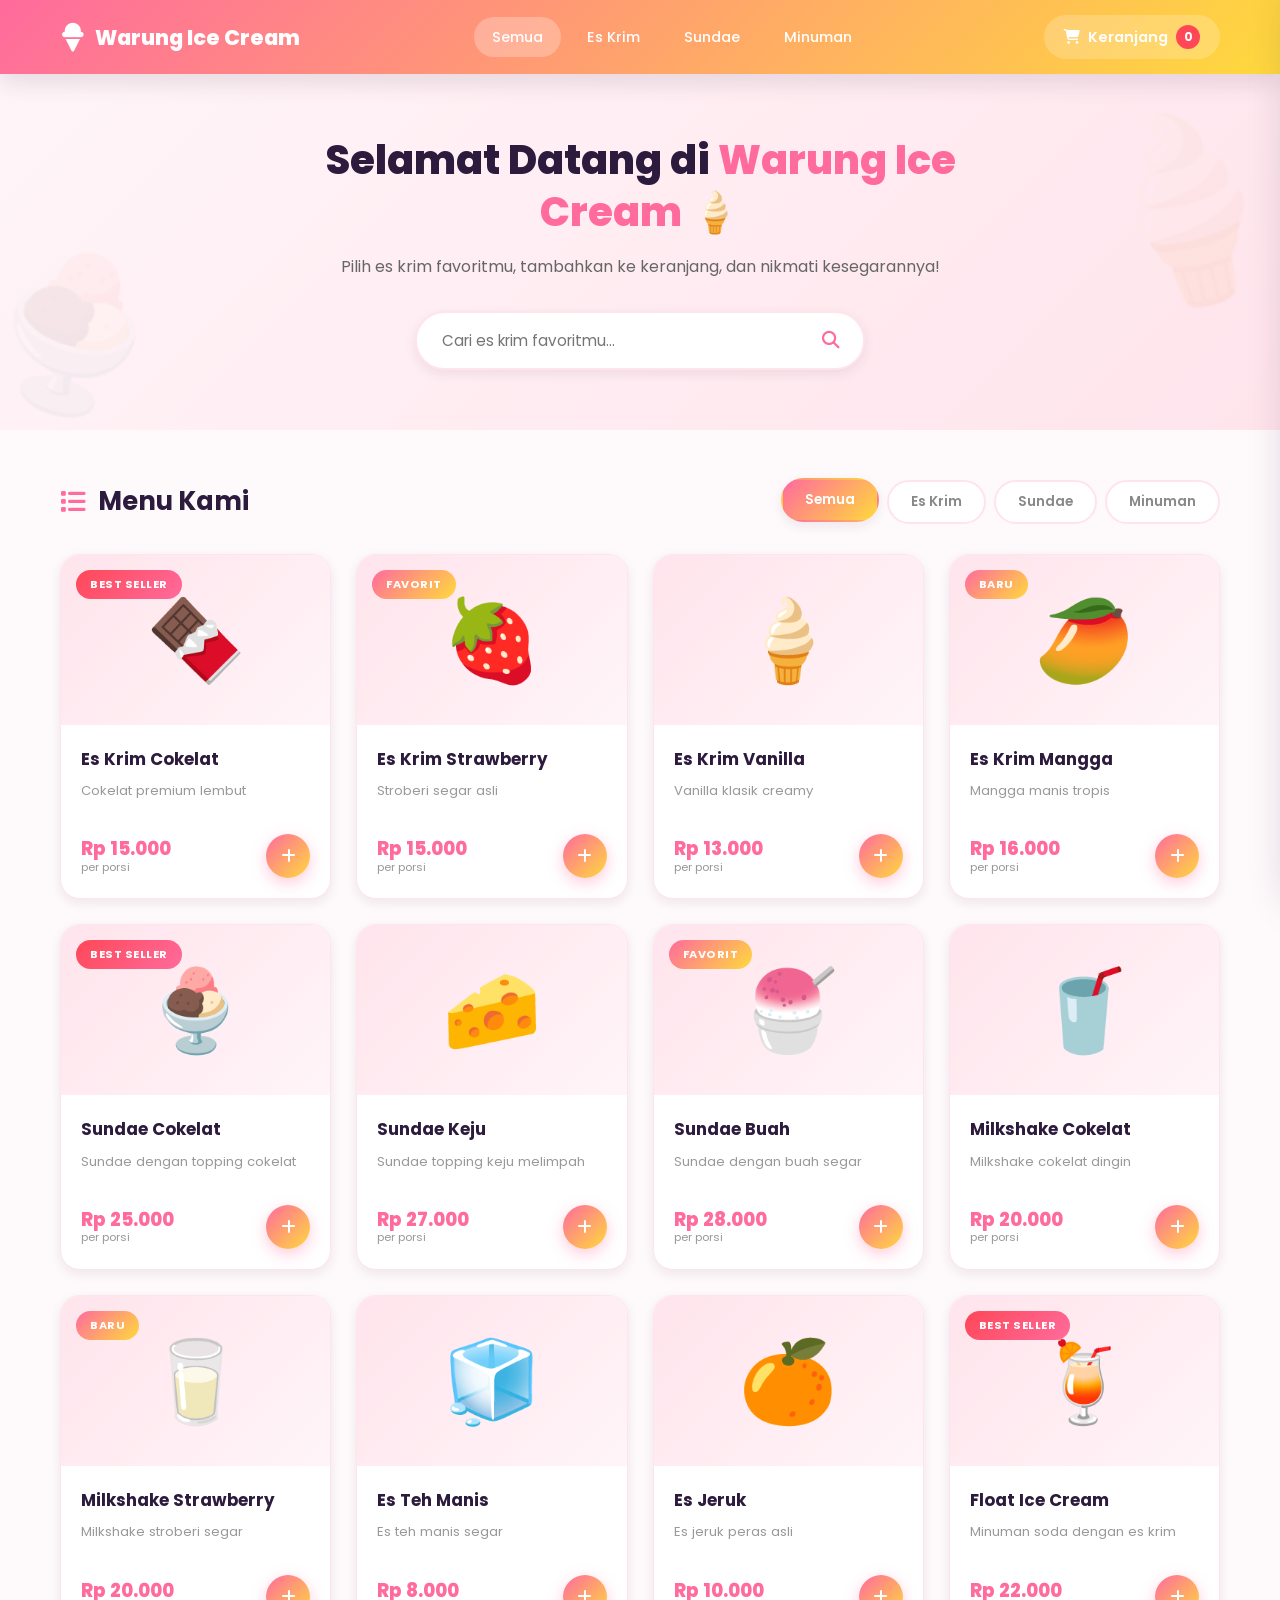
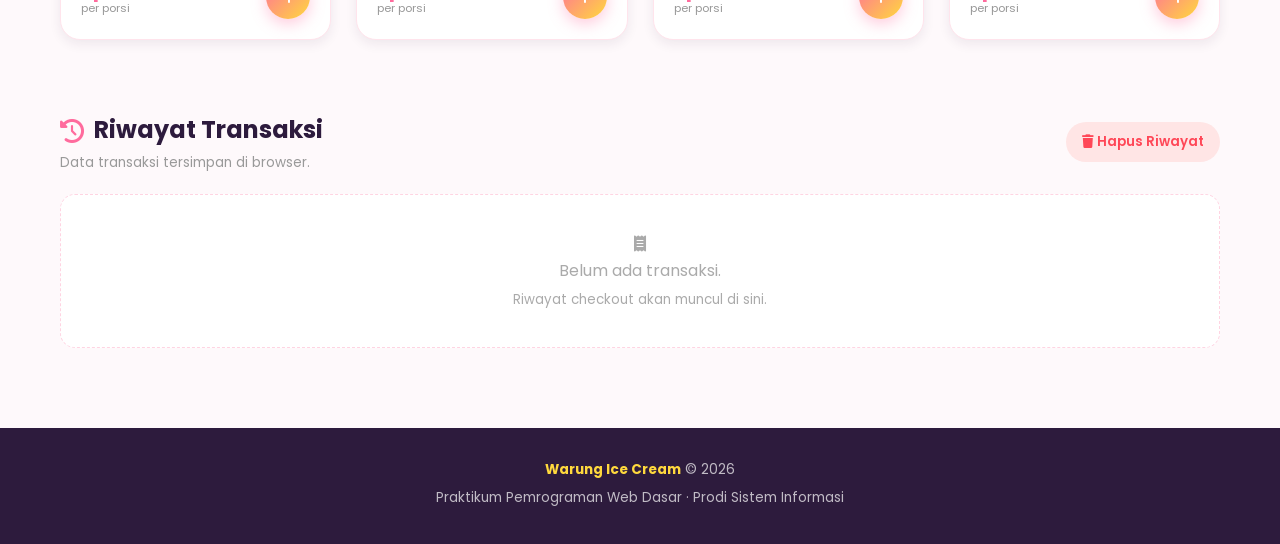
==== web es cream/index.html @ 33d9aa97 "Praktikum 9 - Membuat Website Warung Ice Cream" ====
<!DOCTYPE html>
<html lang="id">
<head>
    <meta charset="UTF-8">
    <meta name="viewport" content="width=device-width, initial-scale=1.0">

    <title>Warung Ice Cream - Es Krim Segar Setiap Hari</title>

    <!-- jQuery CDN -->
    <script src="https://code.jquery.com/jquery-3.7.1.min.js"
        integrity="sha256-/JqT3SQfawRcv/BIHPThkBvs0OEvtFFmqPF/lYI/Cxo="
        crossorigin="anonymous"></script>

    <!-- Font Awesome -->
    <link rel="stylesheet"
        href="https://cdnjs.cloudflare.com/ajax/libs/font-awesome/6.4.0/css/all.min.css">

    <!-- Google Fonts -->
    <link
        href="https://fonts.googleapis.com/css2?family=Poppins:wght@300;400;500;600;700;800&display=swap"
        rel="stylesheet">

    <!-- CSS -->
    <link rel="stylesheet" href="style.css">
</head>

<body>

    <!-- ================= NAVBAR ================= -->
    <nav class="navbar">
        <div class="nav-container">

            <div class="logo">
                <i class="fas fa-ice-cream"></i>
                <span>Warung Ice Cream</span>
            </div>

            <div class="nav-menu" id="navMenu">
                <a class="nav-link active" data-filter="all">Semua</a>
                <a class="nav-link" data-filter="es-krim">Es Krim</a>
                <a class="nav-link" data-filter="sundae">Sundae</a>
                <a class="nav-link" data-filter="minuman">Minuman</a>
            </div>

            <div class="cart-btn" id="cartBtn">
                <i class="fas fa-shopping-cart"></i>
                <span class="cart-text">Keranjang</span>
                <span class="cart-badge" id="cartBadge">0</span>
            </div>

            <div class="hamburger" id="hamburger">
                <i class="fas fa-bars"></i>
            </div>

        </div>
    </nav>


    <!-- ================= HERO ================= -->
    <section class="hero">

        <div class="hero-content">

            <h1>
                Selamat Datang di
                <span>Warung Ice Cream</span> 🍦
            </h1>

            <p>
                Pilih es krim favoritmu, tambahkan ke keranjang,
                dan nikmati kesegarannya!
            </p>

            <div class="search-box">
                <input
                    type="text"
                    id="searchProduk"
                    placeholder="Cari es krim favoritmu..."
                >

                <i class="fas fa-search"></i>
            </div>

        </div>

    </section>


    <!-- ================= PRODUK ================= -->
    <section class="produk-section">

        <div class="section-header">

            <h2>
                <i class="fas fa-list"></i>
                Menu Kami
            </h2>

            <div class="filter-btns">

                <button class="filter-btn active" data-cat="all">
                    Semua
                </button>

                <button class="filter-btn" data-cat="es-krim">
                    Es Krim
                </button>

                <button class="filter-btn" data-cat="sundae">
                    Sundae
                </button>

                <button class="filter-btn" data-cat="minuman">
                    Minuman
                </button>

            </div>

        </div>

        <!-- Produk dirender oleh jQuery -->
        <div class="produk-grid" id="produkGrid"></div>

    </section>


    <!-- ================= CART OVERLAY ================= -->
    <div class="cart-overlay" id="cartOverlay"></div>


    <!-- ================= CART SIDEBAR ================= -->
    <aside class="cart-sidebar" id="cartSidebar">

        <div class="cart-header">

            <h3>
                <i class="fas fa-shopping-bag"></i>
                Keranjang Belanja
            </h3>

            <button class="cart-close" id="cartClose">
                <i class="fas fa-times"></i>
            </button>

        </div>


        <div class="cart-items" id="cartItems">
            <!-- Keranjang dirender oleh jQuery -->
        </div>


        <div class="cart-footer">

            <div class="cart-summary">

                <div class="summary-row">
                    <span>Subtotal</span>
                    <span id="cartOriginal">Rp 0</span>
                </div>

                <div class="summary-row discount-row">
                    <span>Diskon</span>
                    <span id="cartDiscount">Rp 0</span>
                </div>

                <div class="cart-total">
                    <span>Total</span>
                    <span class="total-price" id="cartTotal">
                        Rp 0
                    </span>
                </div>

            </div>

            <button class="btn-checkout" id="btnCheckout">
                <i class="fas fa-check-circle"></i>
                Checkout Sekarang
            </button>

        </div>

    </aside>


    <!-- ================= MODAL PEMBELI ================= -->
    <div class="modal-overlay" id="buyerModal">

        <div class="buyer-modal">

            <div class="modal-header">

                <div>
                    <h3>
                        <i class="fas fa-user"></i>
                        Data Pembeli
                    </h3>

                    <p>
                        Isi data sebelum melakukan checkout
                    </p>
                </div>

                <button class="modal-close" id="buyerModalClose">
                    <i class="fas fa-times"></i>
                </button>

            </div>


            <form id="buyerForm">

                <div class="form-group">

                    <label for="namaPembeli">
                        Nama Lengkap
                    </label>

                    <input
                        type="text"
                        id="namaPembeli"
                        placeholder="Masukkan nama lengkap"
                    >

                    <small class="error-message" id="namaError"></small>

                </div>


                <div class="form-group">

                    <label for="alamatPembeli">
                        Alamat
                    </label>

                    <textarea
                        id="alamatPembeli"
                        rows="3"
                        placeholder="Masukkan alamat lengkap"
                    ></textarea>

                    <small class="error-message" id="alamatError"></small>

                </div>


                <div class="form-group">

                    <label for="hpPembeli">
                        Nomor HP
                    </label>

                    <input
                        type="text"
                        id="hpPembeli"
                        placeholder="Contoh: 081234567890"
                    >

                    <small class="error-message" id="hpError"></small>

                </div>


                <button type="submit" class="btn-submit">
                    <i class="fas fa-shopping-cart"></i>
                    Konfirmasi Checkout
                </button>

            </form>

        </div>

    </div>


    <!-- ================= RIWAYAT TRANSAKSI ================= -->
    <section class="riwayat-section">

        <div class="riwayat-header">

            <div>
                <h2>
                    <i class="fas fa-history"></i>
                    Riwayat Transaksi
                </h2>

                <p>
                    Data transaksi tersimpan di browser.
                </p>
            </div>

            <button id="btnHapusRiwayat" class="btn-clear-history">
                <i class="fas fa-trash"></i>
                Hapus Riwayat
            </button>

        </div>


        <div id="riwayatList" class="riwayat-list">
            <!-- Riwayat ditampilkan dengan jQuery -->
        </div>

    </section>


    <!-- ================= TOAST ================= -->
    <div class="toast" id="toast">

        <i class="fas fa-check-circle"></i>

        <span id="toastMsg">
            Produk ditambahkan!
        </span>

    </div>


    <!-- ================= FOOTER ================= -->
    <footer class="footer">

        <p>
            <strong>Warung Ice Cream</strong> © 2026
        </p>

        <p>
            Praktikum Pemrograman Web Dasar · Prodi Sistem Informasi
        </p>

    </footer>


    <!-- JavaScript -->
    <script src="script.js"></script>

</body>
</html>
---- web es cream/style.css ----
/* ============================================================
   WARUNG ICE CREAM
   PRAKTIKUM PEMROGRAMAN WEB DASAR
   ============================================================ */


/* ================= RESET ================= */

* {
    margin: 0;
    padding: 0;
    box-sizing: border-box;
}


/* ================= VARIABEL ================= */

:root {
    --primary: #ff6b9d;
    --primary-dark: #e84a7f;
    --secondary: #ffd93d;
    --accent: #6bcbff;
    --dark: #2d1b3d;
    --light: #fff5f8;

    --gradient:
        linear-gradient(
            135deg,
            #ff6b9d 0%,
            #ffd93d 100%
        );

    --shadow-sm:
        0 4px 12px rgba(45, 27, 61, 0.08);

    --shadow-md:
        0 8px 25px rgba(45, 27, 61, 0.12);

    --shadow-lg:
        0 15px 40px rgba(255, 107, 157, 0.25);

    --radius: 20px;
}


/* ================= BODY ================= */

body {
    font-family: 'Poppins', sans-serif;
    background: #fef9fb;
    color: var(--dark);
    line-height: 1.7;
    overflow-x: hidden;
}


/* ================= NAVBAR ================= */

.navbar {
    background: var(--gradient);
    padding: 15px 0;
    position: sticky;
    top: 0;
    z-index: 100;
    box-shadow: var(--shadow-md);
}

.nav-container {
    max-width: 1200px;
    margin: 0 auto;
    padding: 0 20px;

    display: flex;
    justify-content: space-between;
    align-items: center;

    gap: 20px;
}

.logo {
    display: flex;
    align-items: center;
    gap: 10px;

    color: white;
    font-size: 1.3rem;
    font-weight: 800;

    flex-shrink: 0;
}

.logo i {
    font-size: 1.8rem;
    animation: swing 2s ease-in-out infinite;
}

@keyframes swing {

    0%,
    100% {
        transform: rotate(-10deg);
    }

    50% {
        transform: rotate(10deg);
    }
}


/* ================= MENU ================= */

.nav-menu {
    display: flex;
    gap: 8px;
    flex-wrap: wrap;
}

.nav-link {
    color: white;
    text-decoration: none;

    padding: 8px 18px;

    border-radius: 50px;

    font-size: 0.9rem;
    font-weight: 500;

    cursor: pointer;
    transition: 0.3s;
}

.nav-link:hover,
.nav-link.active {
    background: rgba(255, 255, 255, 0.25);
}


/* ================= CART BUTTON ================= */

.cart-btn {
    background: rgba(255, 255, 255, 0.2);

    padding: 10px 20px;

    border-radius: 50px;

    color: white;
    font-weight: 600;
    font-size: 0.9rem;

    cursor: pointer;

    display: flex;
    align-items: center;
    gap: 8px;

    transition: 0.3s;

    flex-shrink: 0;
}

.cart-btn:hover {
    background: rgba(255, 255, 255, 0.35);
    transform: translateY(-2px);
}

.cart-badge {
    background: #ff4757;
    color: white;

    width: 24px;
    height: 24px;

    border-radius: 50%;

    display: flex;
    align-items: center;
    justify-content: center;

    font-size: 0.75rem;
    font-weight: 700;

    transition: 0.2s;
}


/* ================= HAMBURGER ================= */

.hamburger {
    display: none;

    color: white;
    font-size: 1.5rem;

    cursor: pointer;

    background: none;
    border: none;
}


/* ================= HERO ================= */

.hero {
    background:
        linear-gradient(
            135deg,
            #fff5f8,
            #ffe4ec
        );

    padding: 60px 20px;

    text-align: center;

    position: relative;
    overflow: hidden;
}

.hero::before {
    content: '🍦';

    position: absolute;

    font-size: 180px;

    opacity: 0.08;

    top: -20px;
    right: -20px;

    transform: rotate(-15deg);
}

.hero::after {
    content: '🍨';

    position: absolute;

    font-size: 150px;

    opacity: 0.08;

    bottom: -30px;
    left: -20px;

    transform: rotate(15deg);
}

.hero-content {
    max-width: 700px;
    margin: 0 auto;

    position: relative;
    z-index: 1;
}

.hero h1 {
    font-size: 2.5rem;

    color: var(--dark);

    margin-bottom: 15px;

    font-weight: 800;

    line-height: 1.3;
}

.hero h1 span {
    color: var(--primary);
}

.hero p {
    color: #666;

    font-size: 1rem;

    margin-bottom: 30px;
}


/* ================= SEARCH ================= */

.search-box {
    max-width: 450px;
    margin: 0 auto;

    position: relative;
}

.search-box input {
    width: 100%;

    padding: 16px 55px 16px 25px;

    border: 2px solid #ffe4ec;

    border-radius: 50px;

    font-family: inherit;
    font-size: 0.95rem;

    outline: none;

    transition: 0.3s;

    background: white;

    box-shadow: var(--shadow-sm);
}

.search-box input:focus {
    border-color: var(--primary);

    box-shadow:
        0 0 0 5px rgba(255, 107, 157, 0.15);
}

.search-box i {
    position: absolute;

    right: 25px;
    top: 50%;

    transform: translateY(-50%);

    color: var(--primary);

    font-size: 1.1rem;
}


/* ================= PRODUK ================= */

.produk-section {
    max-width: 1200px;

    margin: 0 auto;

    padding: 50px 20px;
}

.section-header {
    display: flex;

    justify-content: space-between;
    align-items: center;

    margin-bottom: 30px;

    flex-wrap: wrap;

    gap: 20px;
}

.section-header h2 {
    font-size: 1.6rem;

    color: var(--dark);

    display: flex;
    align-items: center;

    gap: 12px;
}

.section-header h2 i {
    color: var(--primary);
}


/* ================= FILTER ================= */

.filter-btns {
    display: flex;

    gap: 8px;

    flex-wrap: wrap;
}

.filter-btn {
    padding: 10px 22px;

    border: 2px solid #ffe4ec;

    background: white;

    border-radius: 50px;

    font-size: 0.85rem;

    font-weight: 600;

    color: #888;

    cursor: pointer;

    transition: 0.3s;

    font-family: inherit;
}

.filter-btn:hover,
.filter-btn.active {
    background: var(--gradient);

    color: white;

    border-color: transparent;

    transform: translateY(-2px);

    box-shadow: var(--shadow-sm);
}


/* ================= GRID PRODUK ================= */

.produk-grid {
    display: grid;

    grid-template-columns:
        repeat(
            auto-fill,
            minmax(240px, 1fr)
        );

    gap: 25px;
}


/* ================= CARD PRODUK ================= */

.produk-card {
    background: white;

    border-radius: var(--radius);

    overflow: hidden;

    box-shadow: var(--shadow-sm);

    transition:
        all 0.4s
        cubic-bezier(0.4, 0, 0.2, 1);

    border: 1px solid #ffe4ec;

    position: relative;

    animation: fadeInUp 0.5s ease;
}

@keyframes fadeInUp {

    from {
        opacity: 0;
        transform: translateY(20px);
    }

    to {
        opacity: 1;
        transform: translateY(0);
    }
}

.produk-card:hover {
    transform: translateY(-8px);

    box-shadow: var(--shadow-lg);

    border-color: var(--primary);
}

.produk-img {
    height: 170px;

    background:
        linear-gradient(
            135deg,
            #ffe4ec,
            #fff5f8
        );

    display: flex;

    align-items: center;
    justify-content: center;

    font-size: 5rem;

    position: relative;

    overflow: hidden;
}

.produk-badge {
    position: absolute;

    top: 15px;
    left: 15px;

    background: var(--gradient);

    color: white;

    padding: 5px 14px;

    border-radius: 50px;

    font-size: 0.7rem;

    font-weight: 700;

    z-index: 2;

    text-transform: uppercase;

    letter-spacing: 0.5px;
}

.produk-badge.hot {
    background:
        linear-gradient(
            135deg,
            #ff4757,
            #ff6b9d
        );
}

.produk-info {
    padding: 20px;
}

.produk-info h3 {
    font-size: 1.05rem;

    color: var(--dark);

    margin-bottom: 8px;

    font-weight: 700;
}

.produk-info .desc {
    font-size: 0.82rem;

    color: #999;

    margin-bottom: 15px;

    line-height: 1.5;

    min-height: 38px;
}

.produk-footer {
    display: flex;

    justify-content: space-between;

    align-items: center;
}

.produk-price {
    font-size: 1.15rem;

    font-weight: 800;

    color: var(--primary);

    line-height: 1.2;
}

.produk-price small {
    font-size: 0.7rem;

    color: #999;

    font-weight: 400;

    display: block;
}


/* ================= ADD BUTTON ================= */

.btn-add-cart {
    background: var(--gradient);

    color: white;

    border: none;

    width: 44px;
    height: 44px;

    border-radius: 50%;

    cursor: pointer;

    font-size: 1rem;

    transition: 0.3s;

    display: flex;

    align-items: center;
    justify-content: center;

    box-shadow:
        0 5px 15px
        rgba(255, 107, 157, 0.35);
}

.btn-add-cart:hover {
    transform:
        rotate(90deg)
        scale(1.1);

    box-shadow:
        0 8px 20px
        rgba(255, 107, 157, 0.5);
}

.btn-add-cart:active {
    transform: scale(0.9);
}


/* ================= CART ================= */

.cart-overlay {
    position: fixed;

    top: 0;
    left: 0;

    width: 100%;
    height: 100%;

    background:
        rgba(45, 27, 61, 0.5);

    backdrop-filter: blur(4px);

    z-index: 998;

    display: none;
}

.cart-sidebar {
    position: fixed;

    top: 0;

    right: -420px;

    width: 400px;

    max-width: 90vw;

    height: 100%;

    background: white;

    z-index: 999;

    box-shadow:
        -10px 0 40px
        rgba(45, 27, 61, 0.2);

    transition:
        right 0.4s
        cubic-bezier(0.4, 0, 0.2, 1);

    display: flex;

    flex-direction: column;
}

.cart-sidebar.open {
    right: 0;
}

.cart-header {
    background: var(--gradient);

    color: white;

    padding: 22px 25px;

    display: flex;

    justify-content: space-between;

    align-items: center;
}

.cart-header h3 {
    color: white;

    margin: 0;

    font-size: 1.1rem;

    display: flex;

    align-items: center;

    gap: 10px;
}

.cart-close {
    background:
        rgba(255, 255, 255, 0.25);

    border: none;

    color: white;

    width: 35px;
    height: 35px;

    border-radius: 50%;

    cursor: pointer;

    font-size: 1rem;

    transition: 0.3s;
}

.cart-close:hover {
    background:
        rgba(255, 255, 255, 0.4);

    transform: rotate(90deg);
}

.cart-items {
    flex: 1;

    overflow-y: auto;

    padding: 20px;
}


/* ================= CART EMPTY ================= */

.cart-empty {
    text-align: center;

    padding: 50px 20px;

    color: #bbb;
}

.cart-empty i {
    font-size: 3.5rem;

    margin-bottom: 15px;

    color: #ffe4ec;

    display: block;
}

.cart-empty p {
    font-weight: 600;

    color: #999;

    margin-bottom: 5px;
}

.cart-empty small {
    font-size: 0.85rem;
}


/* ================= CART ITEM ================= */

.cart-item {
    display: flex;

    gap: 12px;

    padding: 14px;

    background: var(--light);

    border-radius: 14px;

    margin-bottom: 12px;

    align-items: center;

    animation: slideIn 0.3s ease;
}

@keyframes slideIn {

    from {
        opacity: 0;
        transform: translateX(20px);
    }

    to {
        opacity: 1;
        transform: translateX(0);
    }
}

.cart-item-icon {
    font-size: 2rem;

    width: 55px;
    height: 55px;

    background: white;

    border-radius: 12px;

    display: flex;

    align-items: center;
    justify-content: center;

    flex-shrink: 0;

    box-shadow: var(--shadow-sm);
}

.cart-item-info {
    flex: 1;

    min-width: 0;
}

.cart-item-info h5 {
    font-size: 0.88rem;

    color: var(--dark);

    margin-bottom: 4px;

    font-weight: 600;

    white-space: nowrap;

    overflow: hidden;

    text-overflow: ellipsis;
}

.cart-item-info .price {
    font-size: 0.85rem;

    color: var(--primary);

    font-weight: 700;
}


/* ================= QTY ================= */

.qty-control {
    display: flex;

    align-items: center;

    gap: 6px;

    margin-top: 6px;
}

.qty-btn {
    width: 24px;
    height: 24px;

    border: none;

    background: white;

    border-radius: 6px;

    cursor: pointer;

    font-weight: 700;

    color: var(--primary);

    font-size: 0.8rem;

    display: flex;

    align-items: center;
    justify-content: center;

    transition: 0.2s;

    box-shadow:
        0 2px 4px
        rgba(0, 0, 0, 0.05);
}

.qty-btn:hover {
    background: var(--primary);

    color: white;
}

.qty-value {
    font-size: 0.85rem;

    font-weight: 700;

    min-width: 22px;

    text-align: center;
}


/* ================= REMOVE ================= */

.cart-item-remove {
    background: none;

    border: none;

    color: #ff4757;

    cursor: pointer;

    font-size: 0.95rem;

    padding: 6px;

    transition: 0.2s;

    border-radius: 6px;
}

.cart-item-remove:hover {
    background: #ffe5e5;

    transform: scale(1.1);
}


/* ================= CART FOOTER ================= */

.cart-footer {
    padding: 20px 25px;

    background: var(--light);

    border-top: 2px dashed #ffe4ec;
}

.cart-summary {
    margin-bottom: 15px;
}

.summary-row {
    display: flex;

    justify-content: space-between;

    margin-bottom: 7px;

    font-size: 0.85rem;

    color: #777;
}

.discount-row span:last-child {
    color: #22a06b;

    font-weight: 600;
}

.cart-total {
    display: flex;

    justify-content: space-between;

    align-items: center;

    margin-top: 10px;
}

.cart-total span:first-child {
    color: #888;

    font-size: 0.9rem;
}

.cart-total .total-price {
    font-size: 1.4rem;

    font-weight: 800;

    color: var(--primary);
}


/* ================= CHECKOUT ================= */

.btn-checkout {
    width: 100%;

    padding: 15px;

    background: var(--gradient);

    color: white;

    border: none;

    border-radius: 50px;

    font-family: inherit;

    font-weight: 700;

    font-size: 0.95rem;

    cursor: pointer;

    display: flex;

    align-items: center;
    justify-content: center;

    gap: 10px;

    transition: 0.3s;

    box-shadow:
        0 8px 20px
        rgba(255, 107, 157, 0.3);
}

.btn-checkout:hover {
    transform: translateY(-2px);

    box-shadow:
        0 12px 25px
        rgba(255, 107, 157, 0.45);
}

.btn-checkout:disabled {
    opacity: 0.7;

    cursor: not-allowed;
}


/* ================= MODAL ================= */

.modal-overlay {
    position: fixed;

    inset: 0;

    background:
        rgba(45, 27, 61, 0.55);

    backdrop-filter: blur(5px);

    z-index: 1100;

    display: none;

    align-items: center;
    justify-content: center;

    padding: 20px;
}

.modal-overlay.show {
    display: flex;
}

.buyer-modal {
    width: 100%;

    max-width: 500px;

    background: white;

    border-radius: 22px;

    overflow: hidden;

    box-shadow:
        0 20px 60px
        rgba(45, 27, 61, 0.25);

    animation: modalShow 0.3s ease;
}

@keyframes modalShow {

    from {
        opacity: 0;
        transform: scale(0.9) translateY(20px);
    }

    to {
        opacity: 1;
        transform: scale(1) translateY(0);
    }
}

.modal-header {
    background: var(--gradient);

    color: white;

    padding: 22px 25px;

    display: flex;

    justify-content: space-between;

    align-items: flex-start;
}

.modal-header h3 {
    font-size: 1.1rem;

    margin-bottom: 3px;
}

.modal-header p {
    font-size: 0.8rem;

    opacity: 0.9;
}

.modal-close {
    border: none;

    background:
        rgba(255, 255, 255, 0.2);

    color: white;

    width: 32px;
    height: 32px;

    border-radius: 50%;

    cursor: pointer;
}


/* ================= FORM ================= */

#buyerForm {
    padding: 25px;
}

.form-group {
    margin-bottom: 18px;
}

.form-group label {
    display: block;

    margin-bottom: 7px;

    font-size: 0.85rem;

    font-weight: 600;

    color: var(--dark);
}

.form-group input,
.form-group textarea {
    width: 100%;

    padding: 12px 15px;

    border: 2px solid #ffe4ec;

    border-radius: 12px;

    outline: none;

    font-family: inherit;

    font-size: 0.9rem;

    transition: 0.3s;

    resize: vertical;
}

.form-group input:focus,
.form-group textarea:focus {
    border-color: var(--primary);

    box-shadow:
        0 0 0 4px
        rgba(255, 107, 157, 0.1);
}

.form-group input.valid,
.form-group textarea.valid {
    border-color: #2ecc71;
}

.form-group input.invalid,
.form-group textarea.invalid {
    border-color: #ff4757;
}

.error-message {
    display: block;

    color: #ff4757;

    font-size: 0.75rem;

    margin-top: 5px;

    min-height: 17px;
}

.btn-submit {
    width: 100%;

    border: none;

    background: var(--gradient);

    color: white;

    padding: 13px;

    border-radius: 50px;

    font-family: inherit;

    font-weight: 700;

    cursor: pointer;

    transition: 0.3s;
}

.btn-submit:hover {
    transform: translateY(-2px);
}


/* ================= RIWAYAT ================= */

.riwayat-section {
    max-width: 1200px;

    margin: 0 auto;

    padding: 20px 20px 60px;
}

.riwayat-header {
    display: flex;

    justify-content: space-between;

    align-items: center;

    gap: 20px;

    margin-bottom: 20px;
}

.riwayat-header h2 {
    display: flex;

    align-items: center;

    gap: 10px;

    font-size: 1.5rem;
}

.riwayat-header h2 i {
    color: var(--primary);
}

.riwayat-header p {
    color: #999;

    font-size: 0.85rem;
}

.btn-clear-history {
    border: none;

    background: #ffe5e5;

    color: #ff4757;

    padding: 10px 16px;

    border-radius: 50px;

    cursor: pointer;

    font-family: inherit;

    font-weight: 600;
}

.riwayat-list {
    display: grid;

    gap: 12px;
}

.history-empty {
    background: white;

    border: 1px dashed #ffd4e2;

    border-radius: 15px;

    padding: 35px;

    text-align: center;

    color: #aaa;
}

.history-card {
    background: white;

    border: 1px solid #ffe4ec;

    border-radius: 15px;

    padding: 16px 20px;

    box-shadow: var(--shadow-sm);

    display: flex;

    justify-content: space-between;

    align-items: center;

    gap: 20px;
}

.history-left {
    display: flex;

    align-items: center;

    gap: 14px;
}

.history-icon {
    width: 45px;
    height: 45px;

    background: #fff0f5;

    border-radius: 12px;

    display: flex;

    align-items: center;
    justify-content: center;

    color: var(--primary);
}

.history-name {
    font-weight: 700;

    font-size: 0.9rem;
}

.history-date {
    color: #aaa;

    font-size: 0.75rem;
}

.history-right {
    text-align: right;
}

.history-total {
    color: var(--primary);

    font-weight: 800;
}

.history-qty {
    color: #999;

    font-size: 0.75rem;
}


/* ================= TOAST ================= */

.toast {
    position: fixed;

    bottom: 30px;
    left: 50%;

    transform:
        translateX(-50%)
        translateY(100px);

    background: var(--dark);

    color: white;

    padding: 14px 28px;

    border-radius: 50px;

    font-size: 0.9rem;

    font-weight: 500;

    z-index: 1200;

    opacity: 0;

    transition:
        all 0.4s
        cubic-bezier(0.4, 0, 0.2, 1);

    display: flex;

    align-items: center;

    gap: 10px;

    box-shadow:
        0 15px 30px
        rgba(0, 0, 0, 0.25);

    pointer-events: none;

    max-width: 90vw;
}

.toast.show {
    transform:
        translateX(-50%)
        translateY(0);

    opacity: 1;
}

.toast i {
    color: var(--secondary);
}


/* ================= FOOTER ================= */

.footer {
    background: var(--dark);

    color: white;

    text-align: center;

    padding: 30px 20px;

    margin-top: 20px;
}

.footer p {
    font-size: 0.85rem;

    color: rgba(255, 255, 255, 0.7);

    margin-bottom: 5px;
}

.footer strong {
    color: var(--secondary);
}


/* ================= RESPONSIVE ================= */

@media (max-width: 992px) {

    .nav-container {
        flex-wrap: wrap;
    }

    .nav-menu {
        order: 3;

        width: 100%;

        justify-content: center;

        margin-top: 10px;
    }
}


@media (max-width: 768px) {

    .hamburger {
        display: block;
    }

    .nav-menu {
        display: none;

        position: absolute;

        top: 100%;
        left: 0;
        right: 0;

        background: var(--primary-dark);

        flex-direction: column;

        padding: 15px;

        gap: 5px;

        box-shadow: var(--shadow-md);
    }

    .nav-menu.show {
        display: flex;
    }

    .nav-link {
        width: 100%;

        text-align: center;

        padding: 12px;
    }

    .cart-text {
        display: none;
    }

    .hero {
        padding: 40px 20px;
    }

    .hero h1 {
        font-size: 1.7rem;
    }

    .hero p {
        font-size: 0.9rem;
    }

    .section-header {
        flex-direction: column;

        align-items: flex-start;
    }

    .section-header h2 {
        font-size: 1.3rem;
    }

    .filter-btns {
        width: 100%;

        justify-content: center;
    }

    .produk-grid {
        grid-template-columns:
            repeat(
                auto-fill,
                minmax(160px, 1fr)
            );

        gap: 15px;
    }

    .produk-img {
        height: 130px;

        font-size: 3.5rem;
    }

    .produk-info {
        padding: 15px;
    }

    .produk-info h3 {
        font-size: 0.95rem;
    }

    .produk-price {
        font-size: 1rem;
    }

    .btn-add-cart {
        width: 38px;
        height: 38px;

        font-size: 0.9rem;
    }

    .cart-sidebar {
        width: 100%;

        max-width: 100%;
    }

    .toast {
        font-size: 0.82rem;

        padding: 12px 20px;
    }

    .riwayat-header {
        flex-direction: column;

        align-items: flex-start;
    }

    .history-card {
        flex-direction: column;

        align-items: flex-start;
    }

    .history-right {
        text-align: left;
    }
}


@media (max-width: 480px) {

    .produk-grid {
        grid-template-columns:
            repeat(2, 1fr);

        gap: 12px;
    }

    .produk-img {
        height: 110px;

        font-size: 3rem;
    }

    .produk-info {
        padding: 12px;
    }

    .produk-info h3 {
        font-size: 0.85rem;
    }

    .produk-info .desc {
        font-size: 0.75rem;

        min-height: 32px;
    }

    .produk-price {
        font-size: 0.9rem;
    }

    .filter-btn {
        padding: 8px 16px;

        font-size: 0.78rem;
    }
}
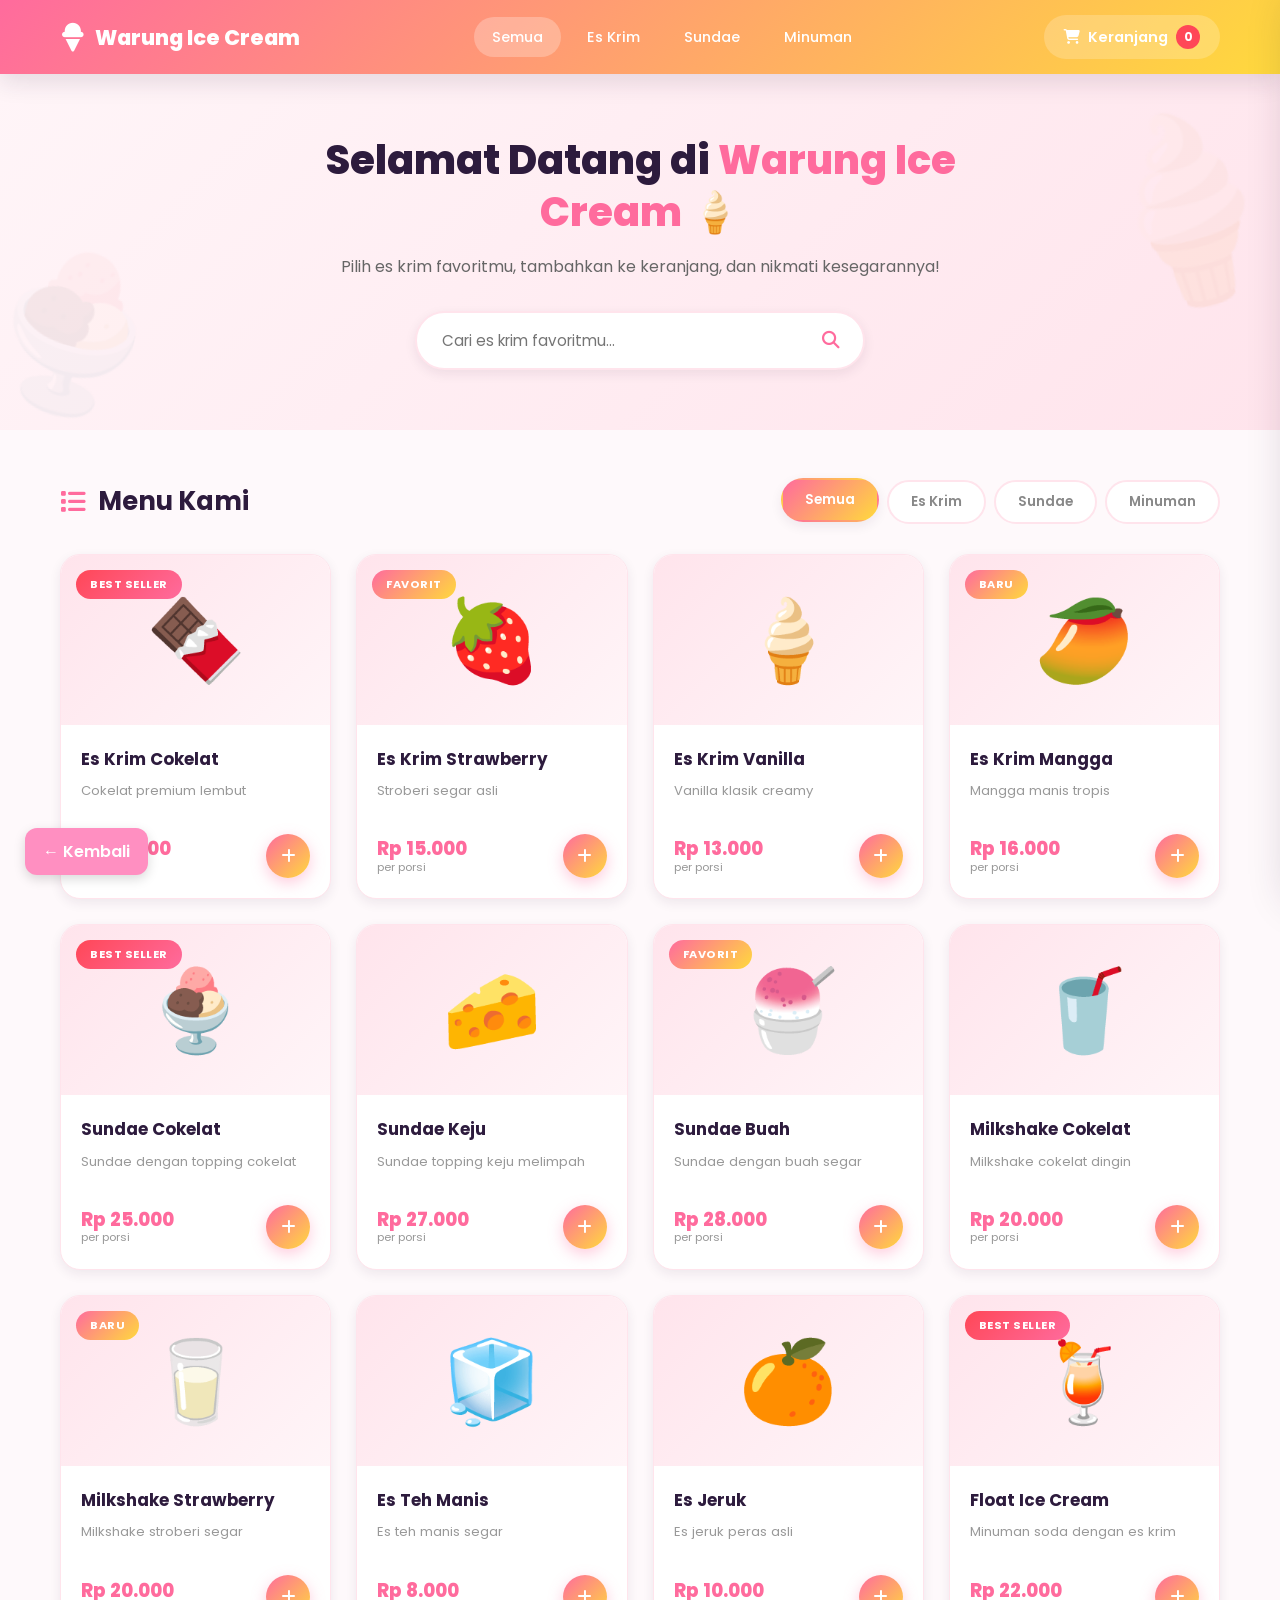
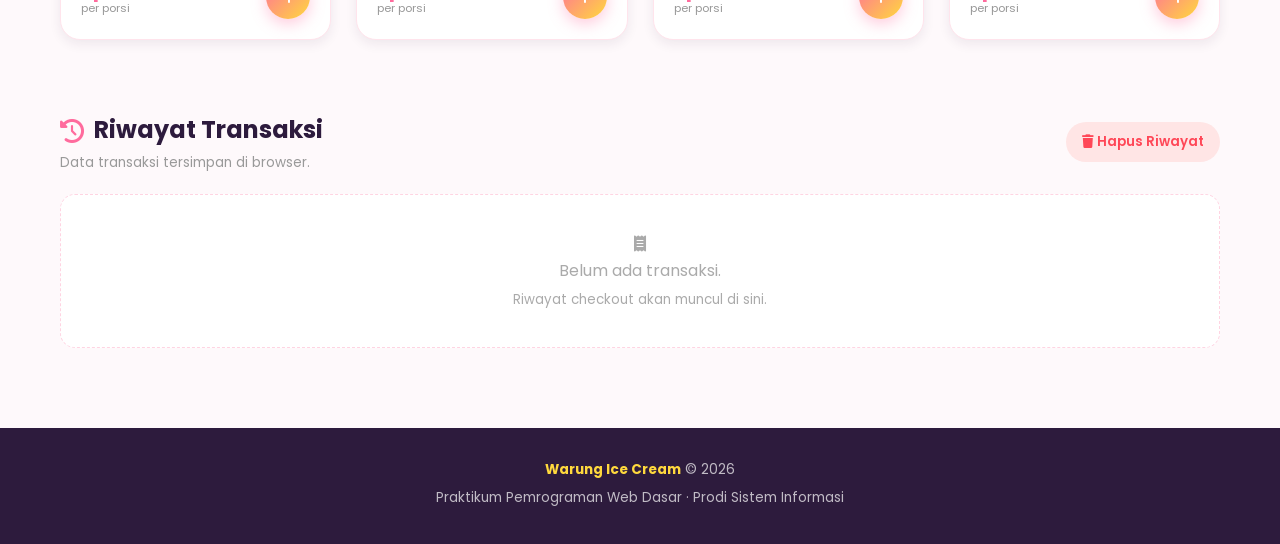
==== commit eb1cd79c: "Kumpulan Code Tugas Website" ====
--- a/web es cream/index.html
+++ b/web es cream/index.html
@@ -27,6 +27,7 @@
 <body>
 
     <!-- ================= NAVBAR ================= -->
+    <a href="../index.html" class="btn-back">← Kembali</a>
     <nav class="navbar">
         <div class="nav-container">
 
--- a/web es cream/style.css
+++ b/web es cream/style.css
@@ -45,6 +45,32 @@
 
 /* ================= BODY ================= */
 
+.btn-back {
+    position: fixed;
+    bottom: 25px;
+    left: 25px;
+
+    padding: 10px 18px;
+
+    background: #ff8fc1;
+    color: white;
+
+    text-decoration: none;
+
+    border-radius: 12px;
+
+    font-size: 16px;
+    font-weight: 600;
+
+    box-shadow: 0 4px 12px rgba(0, 0, 0, 0.15);
+
+    z-index: 999;
+}
+
+.btn-back:hover {
+    background: #ff70ae;
+}
+
 body {
     font-family: 'Poppins', sans-serif;
     background: #fef9fb;
